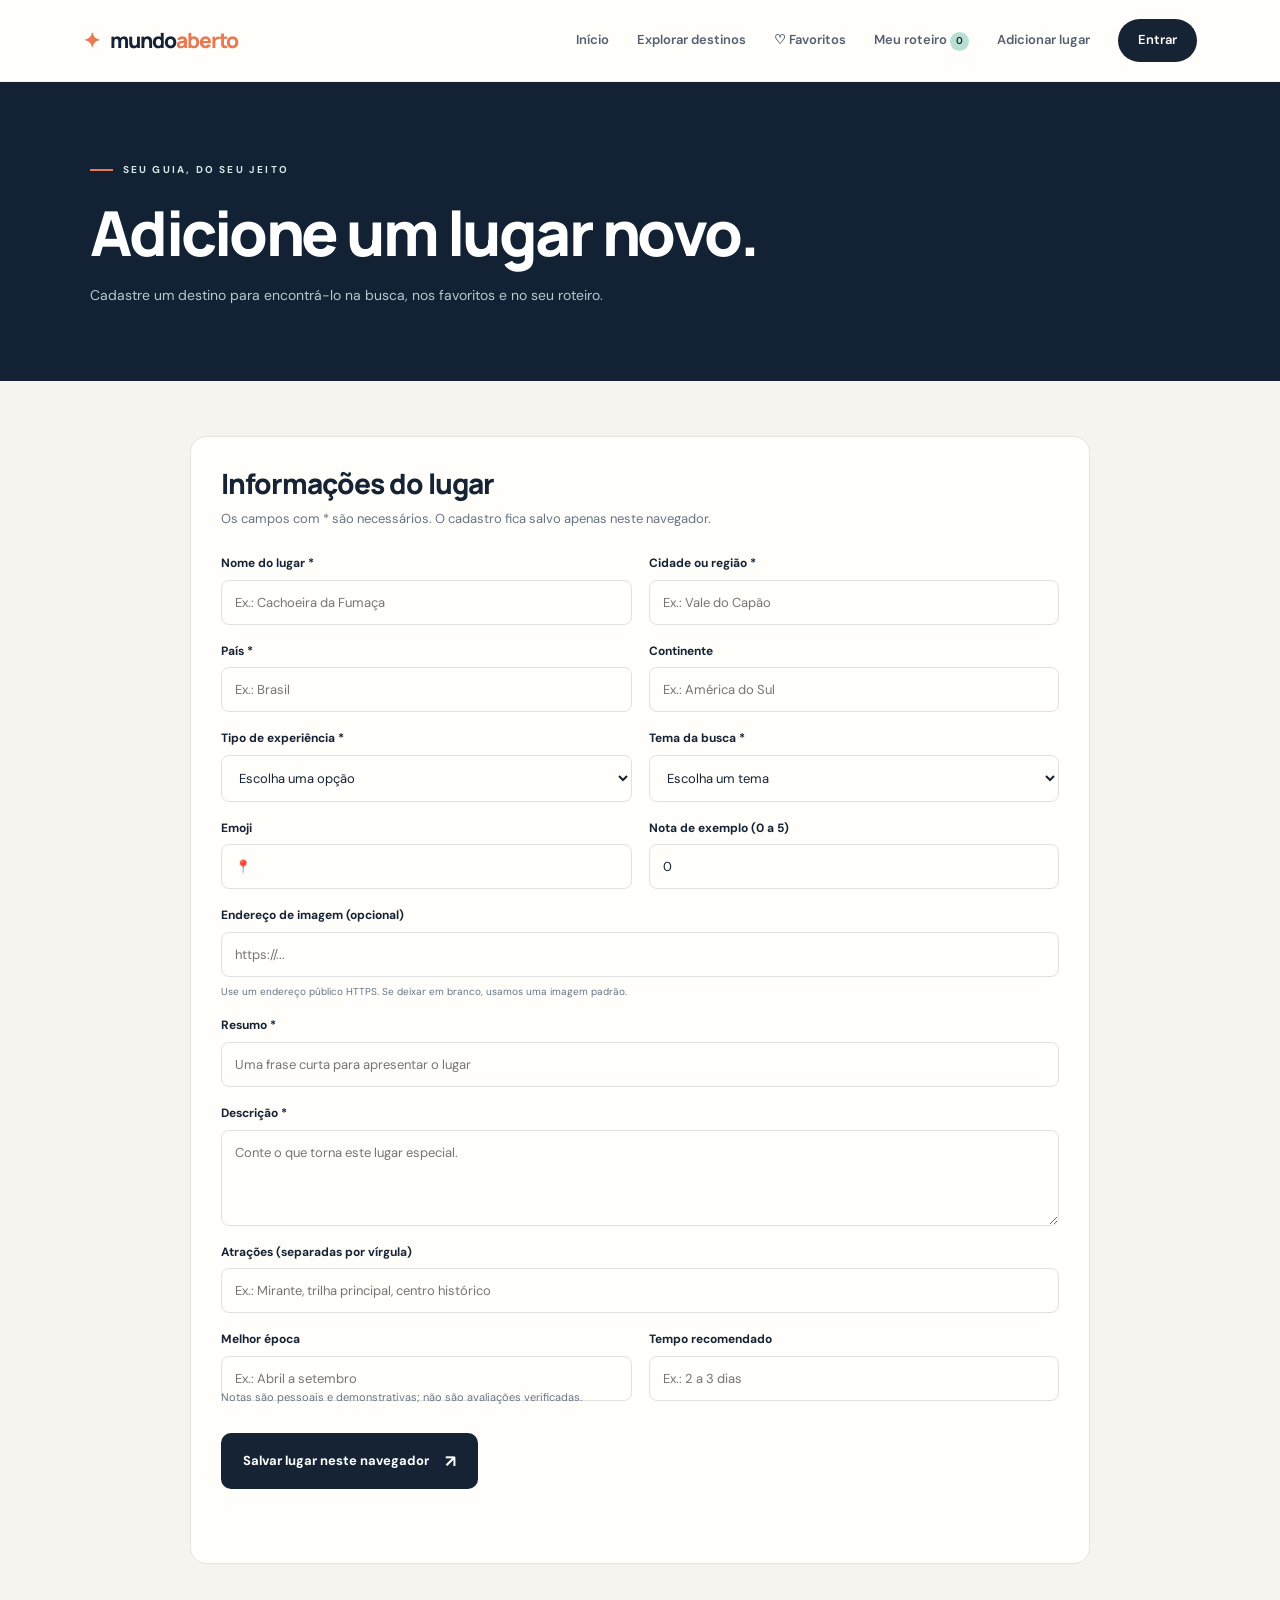
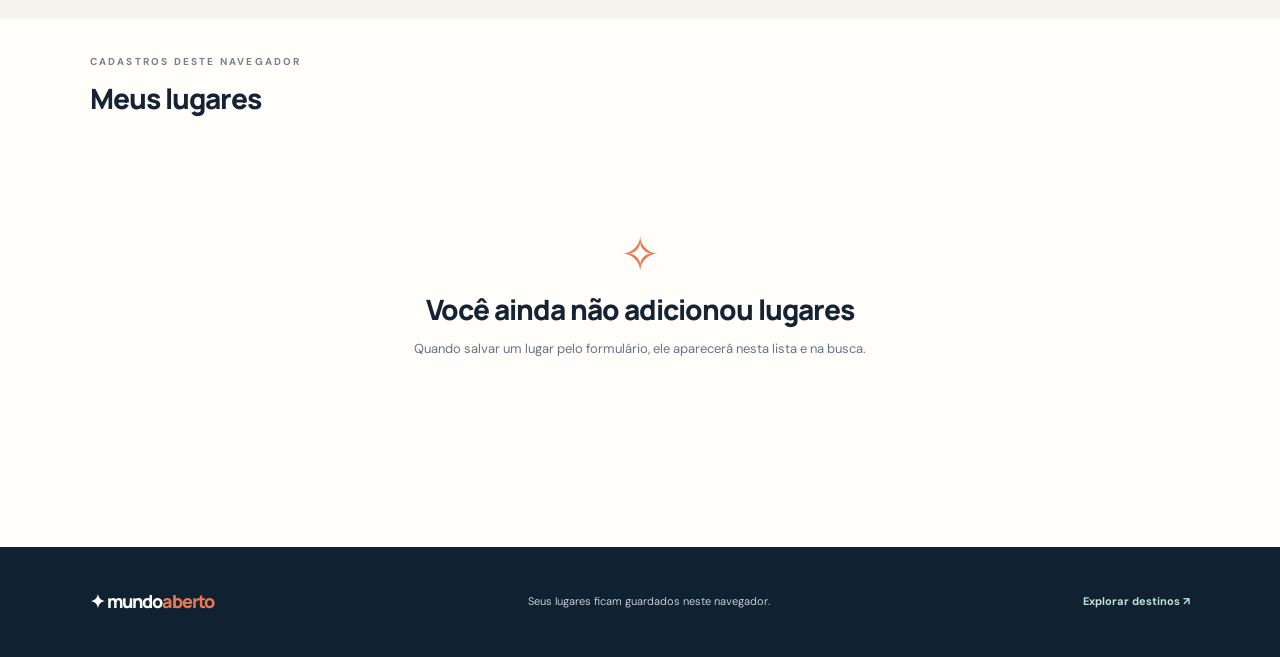
==== mundo-aberto-estatico/adicionar.html @ 2284db8c "adicionar lugares (feito)" ====
<!doctype html>
<!-- Formulário para cadastrar e administrar lugares neste navegador. -->
<html lang="pt-BR">
  <head>
    <meta charset="utf-8">
    <meta name="viewport" content="width=device-width, initial-scale=1">
    <title>Adicionar lugar — Mundo Aberto</title>
    <link rel="stylesheet" href="static/css/style.css">
  </head>
  <body>
    <header class="navbar">
      <a class="logo" href="index.html"><span class="logo-icon">✦</span> mundo<span>aberto</span></a>
      <button class="menu-toggle" id="menuToggle" aria-label="Abrir menu" aria-expanded="false">☰</button>
      <nav id="menu">
        <a href="index.html">Início</a>
        <a href="destinos.html">Explorar destinos</a>
        <a href="favoritos.html">♡ Favoritos</a>
        <a href="roteiro.html">Meu roteiro <span class="nav-count" data-roteiro-count>0</span></a>
        <a href="adicionar.html" aria-current="page">Adicionar lugar</a>
        <a class="nav-login" href="login.html">Entrar</a>
      </nav>
    </header>

    <main>
      <section class="page-banner">
        <p class="eyebrow"><span></span> SEU GUIA, DO SEU JEITO</p>
        <h1>Adicione um lugar novo.</h1>
        <p>Cadastre um destino para encontrá-lo na busca, nos favoritos e no seu roteiro.</p>
      </section>

      <section class="section add-place-section">
        <form class="add-place-form" id="add-place-form">
          <div class="add-place-intro">
            <h2>Informações do lugar</h2>
            <p>Os campos com * são necessários. O cadastro fica salvo apenas neste navegador.</p>
          </div>

          <div class="add-place-fields">
            <label>Nome do lugar *
              <input name="name" required maxlength="90" placeholder="Ex.: Cachoeira da Fumaça">
            </label>
            <label>Cidade ou região *
              <input name="city" required maxlength="90" placeholder="Ex.: Vale do Capão">
            </label>
            <label>País *
              <input name="country" required maxlength="80" placeholder="Ex.: Brasil">
            </label>
            <label>Continente
              <input name="continent" maxlength="60" placeholder="Ex.: América do Sul">
            </label>
            <label>Tipo de experiência *
              <select name="category" required>
                <option value="">Escolha uma opção</option>
                <option>Praias e natureza</option>
                <option>Cultura e história</option>
                <option>Aventura</option>
                <option>Cidade e gastronomia</option>
                <option>Outro</option>
              </select>
            </label>
            <label>Tema da busca *
              <select name="tag" required>
                <option value="">Escolha um tema</option>
                <option value="bonito">Lugar bonito</option>
                <option value="historico">História e cultura</option>
                <option value="natureza">Natureza</option>
                <option value="aventura">Aventura</option>
                <option value="gastronomia">Gastronomia</option>
              </select>
            </label>
            <label>Emoji
              <input name="emoji" maxlength="8" placeholder="📍">
            </label>
            <label>Nota de exemplo (0 a 5)
              <input name="rating" type="number" min="0" max="5" step="0.1" value="0">
            </label>
            <label class="wide-field">Endereço de imagem (opcional)
              <input name="image" type="url" placeholder="https://...">
              <small>Use um endereço público HTTPS. Se deixar em branco, usamos uma imagem padrão.</small>
            </label>
            <label class="wide-field">Resumo *
              <input name="summary" required maxlength="180" placeholder="Uma frase curta para apresentar o lugar">
            </label>
            <label class="wide-field">Descrição *
              <textarea name="description" required rows="4" maxlength="1200" placeholder="Conte o que torna este lugar especial."></textarea>
            </label>
            <label class="wide-field">Atrações (separadas por vírgula)
              <input name="attractions" maxlength="300" placeholder="Ex.: Mirante, trilha principal, centro histórico">
            </label>
            <label>Melhor época
              <input name="season" maxlength="100" placeholder="Ex.: Abril a setembro">
            </label>
            <label>Tempo recomendado
              <input name="duration" maxlength="60" placeholder="Ex.: 2 a 3 dias">
            </label>
          </div>

          <p class="rating-disclaimer">Notas são pessoais e demonstrativas; não são avaliações verificadas.</p>
          <button class="btn-dark" type="submit">Salvar lugar neste navegador <span>↗</span></button>
          <p class="form-message" id="place-form-message" role="status" aria-live="polite"></p>
        </form>
      </section>

      <section class="section my-places-section">
        <div class="section-heading">
          <div><p class="eyebrow dark">CADASTROS DESTE NAVEGADOR</p><h2>Meus lugares</h2></div>
        </div>
        <div class="itinerary-list" id="my-places-list"></div>
        <div class="empty-state" id="my-places-empty">
          <span>✧</span>
          <h2>Você ainda não adicionou lugares</h2>
          <p>Quando salvar um lugar pelo formulário, ele aparecerá nesta lista e na busca.</p>
        </div>
      </section>
    </main>

    <footer class="footer">
      <a class="logo" href="index.html">✦ mundo<span>aberto</span></a>
      <p>Seus lugares ficam guardados neste navegador.</p>
      <a href="destinos.html">Explorar destinos ↗</a>
    </footer>

    <script src="static/js/animacoes.js"></script>
    <script src="static/js/main.js"></script>
  </body>
</html>
---- mundo-aberto-estatico/static/css/style.css ----
/* Fontes externas usadas nos títulos e no texto do site. */
@import url('https://fonts.googleapis.com/css2?family=DM+Sans:wght@400;500;600;700&family=Manrope:wght@400;500;600;700;800&display=swap');
/* Cores e medidas principais. Altere estes valores para mudar o tema inteiro. */
:root{
  --ink:#152334;
  --muted:#667586;
  --cream:#f5f4ef;
  --paper:#fffefa;
  --teal:#b8e0d2;
  --orange:#e87952;
  --line:#e5e5df;
  --navy:#122234;
  --radius:18px
}
*{
  box-sizing:border-box
}
html{
  scroll-behavior:smooth
}
body{
  margin:0;
  background:var(--cream);
  color:var(--ink);
  font-family:'DM Sans',sans-serif;
  line-height:1.55
}
a{
  color:inherit;
  text-decoration:none
}
button,input,select{
  font:inherit
}
button,a,select{
  -webkit-tap-highlight-color:transparent
}
button{
  cursor:pointer
}
/* Cabeçalho fixo e navegação, incluindo o menu de celular. */
.navbar{
  height:82px;
  display:flex;
  align-items:center;
  justify-content:space-between;
  padding:0 6.5%;
  position:sticky;
  top:0;
  z-index:50;
  background:rgba(255,254,250,.96);
  backdrop-filter:blur(14px);
  border-bottom:1px solid rgba(21,35,52,.06);
  transition:height .25s,box-shadow .25s
}
.navbar.rolou{
  height:70px;
  box-shadow:0 8px 25px #1523340c
}
.logo{
  font-family:Manrope,sans-serif;
  font-size:21px;
  font-weight:800;
  letter-spacing:-1px;
  white-space:nowrap
}
.logo span:last-child{
  color:var(--orange)
}
.logo-icon{
  color:var(--orange);
  margin-right:7px
}
.navbar nav{
  display:flex;
  align-items:center;
  gap:28px;
  font-size:13px;
  font-weight:600
}
.navbar nav>a:not(.nav-login),.nav-link{
  color:#526171;
  transition:color .2s
}
.navbar nav>a:hover,.nav-link:hover{
  color:var(--orange)
}
.nav-login{
  background:var(--ink);
  color:white;
  padding:11px 20px;
  border-radius:100px
}
.nav-user{
  color:var(--muted);
  font-size:12px
}
.nav-count{
  display:inline-grid;
  place-items:center;
  background:var(--teal);
  width:19px;
  height:19px;
  border-radius:50%;
  font-size:10px;
  color:var(--ink)
}
.inline-form{
  display:inline
}
.nav-link{
  border:0;
  background:none;
  padding:0;
  font-weight:600;
  font-size:13px
}
.menu-toggle{
  display:none;
  border:0;
  background:none;
  font-size:25px;
  color:var(--ink)
}
.flash-wrap{
  position:fixed;
  top:92px;
  right:22px;
  z-index:80;
  display:grid;
  gap:8px;
  max-width:min(420px,calc(100% - 32px))
}
.flash{
  padding:13px 18px;
  border-radius:12px;
  background:#fff;
  box-shadow:0 12px 35px #15233418;
  font-size:13px;
  border-left:4px solid var(--teal)
}
.flash.erro{
  border-color:#db6d58
}
.flash.aviso{
  border-color:#e4b15b
}
/* Página inicial: imagem de fundo, texto principal e busca rápida. */
.hero{
  min-height:650px;
  height:min(790px,calc(100vh - 82px));
  position:relative;
  display:flex;
  align-items:center;
  overflow:hidden;
  background:#1a2b3b;
  color:white
}
.slideshow,.hero-overlay{
  position:absolute;
  inset:0
}
.slideshow{
  background-size:cover;
  background-position:center;
  transform:scale(1.03);
  transition:background-image .8s;
  animation:kenburns 18s ease-in-out infinite alternate
}
.slide-enter{
  animation:slideFade 1.1s ease both
}
.hero-overlay{
  background:linear-gradient(90deg,rgba(7,19,31,.78),rgba(7,19,31,.48) 47%,rgba(7,19,31,.05)),linear-gradient(0deg,rgba(7,19,31,.25),transparent 35%)
}
.hero-conteudo{
  position:relative;
  z-index:2;
  width:min(1100px,87%);
  margin:0 auto;
  padding:50px 0 75px
}
.eyebrow{
  font-size:10px;
  letter-spacing:2.2px;
  font-weight:700;
  display:flex;
  align-items:center;
  gap:10px;
  margin:0 0 22px;
  color:#d7e7e4
}
.eyebrow>span{
  width:23px;
  height:2px;
  background:var(--orange);
  display:inline-block
}
.eyebrow.dark{
  color:#77818a
}
.hero h1,.page-banner h1,.detail-hero h1{
  font:800 clamp(44px,6.6vw,82px)/1.05 Manrope,sans-serif;
  letter-spacing:-4px;
  margin:0;
  max-width:780px
}
.hero h1 em,.feature-copy h2 em{
  font-style:normal;
  color:#bfe4d6
}
.hero-copy{
  max-width:480px;
  color:#e1e8ed;
  font-size:16px;
  margin:23px 0 34px
}
.busca{
  display:flex;
  align-items:center;
  gap:12px;
  padding:9px 9px 9px 22px;
  background:#fffefa;
  border-radius:14px;
  width:min(730px,100%);
  box-shadow:0 20px 60px #06132130;
  color:var(--ink)
}
.busca-campo{
  display:flex;
  align-items:center;
  gap:13px;
  flex:1;
  min-width:0
}
.busca-campo>span:first-child,.filter-search>span{
  font-size:27px;
  color:var(--orange)
}
.busca-texto{
  display:flex;
  flex-direction:column;
  flex:1;
  min-width:0
}
.busca-texto small{
  font-size:9px;
  font-weight:700;
  letter-spacing:1.4px;
  color:#7d8790
}
.busca-texto input{
  border:0;
  outline:0;
  background:transparent;
  padding:3px 0;
  font-size:14px;
  width:100%;
  color:var(--ink)
}
.btn-buscar,.btn-dark{
  background:var(--orange);
  color:#fff;
  border:0;
  border-radius:10px;
  padding:15px 22px;
  font-size:13px;
  font-weight:700;
  transition:transform .2s,background .2s;
  display:inline-flex;
  align-items:center;
  justify-content:center;
  gap:16px
}
.btn-buscar:hover,.btn-dark:hover{
  transform:translateY(-2px);
  background:#d86641
}
.btn-buscar span,.btn-dark span{
  font-size:17px
}
.hero-tags{
  display:flex;
  gap:24px;
  margin-top:24px;
  color:#e1e8e7;
  font-size:11px
}
.legenda-paisagem{
  position:absolute;
  right:6.5%;
  bottom:38px;
  z-index:2;
  font-size:9px;
  letter-spacing:1.8px;
  color:#fff
}
.hero-scroll{
  position:absolute;
  left:6.5%;
  bottom:38px;
  font-size:9px;
  letter-spacing:1.8px;
  z-index:2;
  color:#fff
}
.hero-scroll span{
  margin-left:12px;
  font-size:15px
}
.section{
  padding:94px 7%
}
.section-intro{
  display:flex;
  justify-content:space-between;
  align-items:end;
  gap:60px;
  padding-bottom:56px
}
.section h2,.feature-copy h2{
  font:800 clamp(30px,4vw,48px)/1.13 Manrope,sans-serif;
  letter-spacing:-2px;
  margin:0
}
.intro-copy{
  max-width:425px;
  color:var(--muted);
  font-size:15px;
  margin:0 0 4px
}
.destinations-section{
  padding-top:45px;
  background:var(--paper)
}
.section-heading{
  display:flex;
  justify-content:space-between;
  align-items:end;
  margin-bottom:35px;
  gap:20px
}
.section-heading .eyebrow{
  margin-bottom:12px
}
.text-link{
  font-size:12px;
  font-weight:700;
  color:var(--orange)
}
.text-link span{
  margin-left:8px
}
/* Cartões que apresentam os destinos em grade. */
.destination-grid{
  display:grid;
  grid-template-columns:repeat(3,minmax(0,1fr));
  gap:36px 22px
}
.destination-card{
  min-width:0;
  animation:cardUp .55s both;
  animation-delay:calc(var(--card-index,0)*50ms)
}
.card-image{
  display:block;
  height:260px;
  position:relative;
  overflow:hidden;
  border-radius:13px;
  background:#dce3e1
}
.card-image img{
  width:100%;
  height:100%;
  object-fit:cover;
  display:block;
  transition:transform .65s
}
.destination-card:hover .card-image img{
  transform:scale(1.055)
}
.card-image:after{
  content:'';
  position:absolute;
  inset:40% 0 0;
  background:linear-gradient(0deg,#07172582,transparent)
}
.card-country{
  position:absolute;
  left:14px;
  bottom:14px;
  z-index:2;
  color:white;
  font-size:11px;
  font-weight:600
}
.card-arrow{
  position:absolute;
  right:13px;
  top:13px;
  z-index:2;
  width:34px;
  height:34px;
  display:grid;
  place-items:center;
  border-radius:50%;
  background:#fff;
  color:var(--ink);
  transition:transform .2s
}
.destination-card:hover .card-arrow{
  transform:rotate(45deg)
}
.card-info{
  padding:15px 3px 0
}
.card-info>p:first-child{
  font-size:10px;
  color:var(--orange);
  font-weight:700;
  letter-spacing:.2px;
  margin:0 0 6px
}
.card-info>p:first-child span{
  color:#8b949b;
  font-weight:500
}
.card-info h3{
  font:750 23px/1.2 Manrope,sans-serif;
  letter-spacing:-.8px;
  margin:0 0 9px
}
.card-description{
  font-size:12px;
  color:var(--muted);
  margin:0;
  min-height:40px
}
.center-action{
  text-align:center;
  margin-top:43px
}
.btn-outline{
  border:1px solid #cdd2cf;
  background:transparent;
  color:var(--ink);
  border-radius:10px;
  padding:13px 20px;
  font-size:12px;
  font-weight:700;
  display:inline-flex;
  align-items:center;
  justify-content:center;
  gap:15px;
  transition:border .2s,background .2s
}
.btn-outline:hover{
  border-color:var(--orange);
  background:#fff
}
.quote-band{
  position:relative;
  overflow:hidden;
  background:#c5e2d7;
  padding:75px 20px;
  text-align:center
}
.quote-mark{
  font:100px/0.7 Georgia,serif;
  color:#6c9e8a
}
.quote-band p{
  font:700 clamp(21px,3vw,34px)/1.3 Manrope,sans-serif;
  letter-spacing:-.8px;
  margin:26px 0 20px
}
.quote-band>span{
  font-size:9px;
  letter-spacing:2px;
  font-weight:700;
  color:#4e7568
}
.quote-deco{
  position:absolute;
  font-size:140px;
  right:8%;
  top:15%;
  color:#ffffff6b
}
.feature-section{
  display:grid;
  grid-template-columns:1.05fr 1fr;
  gap:8%;
  align-items:center;
  background:var(--cream)
}
.feature-photo{
  height:510px;
  position:relative
}
.feature-photo img{
  width:100%;
  height:100%;
  object-fit:cover;
  border-radius:14px
}
.feature-photo>span{
  position:absolute;
  left:20px;
  bottom:20px;
  padding:12px 15px;
  border-radius:7px;
  background:#fff;
  color:var(--ink);
  font-size:9px;
  letter-spacing:1.5px;
  font-weight:700
}
.feature-copy .eyebrow{
  margin-bottom:17px
}
.feature-copy h2{
  font-size:clamp(32px,3.5vw,45px)
}
.feature-copy h2 em{
  color:#55917c
}
.feature-copy>p:not(.eyebrow){
  color:var(--muted);
  font-size:14px;
  margin:20px 0
}
.feature-copy ul{
  list-style:none;
  padding:0;
  margin:26px 0 30px
}
.feature-copy li{
  display:flex;
  gap:16px;
  align-items:center;
  border-bottom:1px solid var(--line);
  padding:13px 0;
  font-size:12px;
  font-weight:600
}
.feature-copy li span{
  font-size:10px;
  color:var(--orange);
  font-weight:700
}
.btn-dark{
  background:var(--ink)
}
.footer{
  background:#102132;
  color:#fff;
  padding:35px 7%;
  display:flex;
  align-items:center;
  justify-content:space-between;
  gap:25px
}
.footer .logo{
  font-size:18px
}
.footer p{
  font-size:11px;
  color:#c3cdd3
}
.footer p span{
  display:block;
  color:#8293a1;
  font-size:10px
}
.footer>a:last-child{
  font-size:11px;
  color:#bfe4d6;
  font-weight:700
}
/* Cabeçalhos das páginas internas e controles da busca. */
.page-banner{
  background:var(--navy);
  color:white;
  padding:80px 7% 75px
}
.page-banner h1{
  font-size:clamp(39px,5vw,62px);
  max-width:800px;
  letter-spacing:-2.5px
}
.page-banner>p:last-child{
  max-width:570px;
  color:#b9c6d0;
  font-size:14px;
  margin:20px 0 0
}
.listing-section{
  padding-top:45px;
  min-height:420px
}
.filter-bar{
  display:flex;
  gap:10px;
  align-items:center;
  flex-wrap:wrap;
  background:#fffefa;
  border:1px solid var(--line);
  border-radius:13px;
  padding:10px;
  margin-bottom:26px
}
.filter-search{
  display:flex;
  align-items:center;
  gap:8px;
  flex:1;
  min-width:200px;
  padding:0 8px
}
.filter-search input{
  border:0;
  outline:0;
  background:transparent;
  width:100%;
  font-size:12px
}
.filter-bar select{
  border:1px solid var(--line);
  background:#fffefa;
  padding:12px;
  border-radius:8px;
  font-size:11px;
  color:#445260;
  max-width:210px
}
.filter-bar .btn-buscar{
  padding:12px 16px
}
.clear-filter{
  font-size:11px;
  color:var(--muted);
  padding:0 8px
}
.results-count{
  font-size:11px;
  color:var(--muted);
  margin:0 0 24px
}
.card-actions{
  display:flex;
  justify-content:space-between;
  align-items:center;
  margin-top:13px;
  padding-top:12px;
  border-top:1px solid var(--line)
}
.heart-btn{
  border:1px solid var(--line);
  width:34px;
  height:34px;
  border-radius:50%;
  background:#fffefa;
  font-size:19px;
  color:#7c8991;
  transition:all .2s
}
.heart-btn:hover,.heart-btn.is-favorite{
  color:var(--orange);
  border-color:#e9b4a3;
  background:#fff5f0
}
.card-actions form{
  margin:0
}
.empty-state{
  text-align:center;
  padding:70px 20px;
  max-width:580px;
  margin:auto
}
.empty-state>span{
  font-size:48px;
  color:var(--orange)
}
.empty-state h2{
  font:800 30px Manrope,sans-serif;
  letter-spacing:-1px;
  margin:12px 0
}
.empty-state p{
  font-size:13px;
  color:var(--muted);
  margin-bottom:24px
}
/* Página de detalhes de um destino e suas informações. */
.detail-hero{
  height:480px;
  position:relative;
  overflow:hidden;
  color:#fff;
  display:flex;
  align-items:end;
  padding:0 8% 55px
}
.detail-hero>img{
  position:absolute;
  inset:0;
  width:100%;
  height:100%;
  object-fit:cover
}
.detail-shade{
  position:absolute;
  inset:0;
  background:linear-gradient(90deg,#081727bd,#0817271c),linear-gradient(0deg,#0817278c,transparent 60%)
}
.detail-hero-content{
  position:relative;
  z-index:2;
  max-width:760px
}
.back-link{
  display:inline-block;
  color:#e1e9ec;
  font-size:12px;
  margin-bottom:32px
}
.detail-hero .eyebrow{
  margin-bottom:14px
}
.detail-hero h1{
  font-size:clamp(44px,7vw,78px);
  letter-spacing:-3px
}
.detail-hero-content>p:last-child{
  max-width:600px;
  color:#e2e9ed;
  font-size:15px;
  margin:15px 0 0
}
.detail-flag{
  position:absolute;
  right:8%;
  bottom:55px;
  z-index:2;
  font-size:35px
}
.detail-layout{
  display:grid;
  grid-template-columns:minmax(0,1.4fr) minmax(260px,.7fr);
  gap:8%;
  padding:75px 10%;
  max-width:1400px;
  margin:auto
}
.detail-main h2{
  font:800 36px/1.15 Manrope,sans-serif;
  letter-spacing:-1.5px;
  margin:0 0 18px
}
.detail-description{
  font-size:14px;
  color:var(--muted);
  line-height:1.9
}
.detail-main h3{
  font:750 22px Manrope,sans-serif;
  margin:38px 0 14px
}
.attraction-list{
  border-top:1px solid var(--line)
}
.attraction-list>div{
  display:grid;
  grid-template-columns:45px 1fr 25px;
  align-items:center;
  padding:15px 0;
  border-bottom:1px solid var(--line);
  font-size:13px
}
.attraction-list>div span:first-child{
  font-size:10px;
  color:var(--orange);
  font-weight:700
}
.attraction-list>div span:last-child{
  color:#a2aaa9
}
.travel-note{
  display:flex;
  gap:14px;
  background:#e7eee9;
  padding:18px;
  border-radius:12px;
  margin-top:30px
}
.travel-note>span{
  color:#588c76;
  font-size:22px
}
.travel-note strong{
  font-size:12px
}
.travel-note p{
  font-size:12px;
  color:#62736b;
  margin:5px 0 0
}
.detail-aside{
  background:#fffefa;
  border:1px solid var(--line);
  border-radius:15px;
  padding:25px;
  height:max-content;
  position:sticky;
  top:100px
}
.detail-aside .eyebrow{
  font-size:9px;
  letter-spacing:1.5px;
  margin-bottom:15px
}
.detail-aside h3{
  font:800 25px/1.2 Manrope,sans-serif;
  letter-spacing:-.7px;
  margin:0 0 12px
}
.detail-aside>p:not(.eyebrow){
  font-size:12px;
  color:var(--muted);
  margin-bottom:20px
}
.detail-aside form{
  margin-top:10px
}
.full-width{
  width:100%
}
.full-width:disabled{
  opacity:.6;
  cursor:default;
  transform:none
}
.aside-meta{
  border-top:1px solid var(--line);
  margin-top:23px;
  padding-top:18px;
  display:grid;
  grid-template-columns:1fr 1fr;
  gap:10px;
  font-size:11px
}
.aside-meta span{
  color:var(--muted)
}
.aside-meta strong{
  text-align:right;
  font-size:11px
}
.itinerary-list{
  display:grid;
  gap:14px
}
.itinerary-item{
  display:flex;
  align-items:center;
  gap:20px;
  padding:15px;
  background:#fffefa;
  border:1px solid var(--line);
  border-radius:14px
}
.itinerary-item>img{
  width:150px;
  height:115px;
  object-fit:cover;
  border-radius:9px
}
.itinerary-item>div{
  flex:1
}
.itinerary-item>div>span{
  font-size:10px;
  color:var(--orange);
  font-weight:700
}
.itinerary-item h2{
  font:750 22px Manrope,sans-serif;
  margin:5px 0
}
.itinerary-item p{
  font-size:12px;
  color:var(--muted);
  margin:0
}
.remove-btn{
  border:0;
  background:transparent;
  color:#b55d4c;
  font-size:11px;
  font-weight:700
}
/* Telas informativas de login e cadastro sem backend. */
.auth-layout{
  min-height:calc(100vh - 155px);
  display:grid;
  grid-template-columns:1fr 1fr;
  background:#fffefa
}
.auth-photo{
  position:relative;
  min-height:650px;
  color:white;
  display:flex;
  align-items:end;
  padding:8%
}
.auth-photo>img{
  position:absolute;
  inset:0;
  width:100%;
  height:100%;
  object-fit:cover
}
.auth-photo:after{
  content:'';
  position:absolute;
  inset:0;
  background:linear-gradient(0deg,#081727bd,transparent 80%)
}
.auth-photo>div{
  position:relative;
  z-index:1
}
.auth-photo h2{
  font:800 clamp(40px,5vw,60px)/1.08 Manrope,sans-serif;
  letter-spacing:-2px;
  margin:0
}
.auth-panel{
  padding:65px max(30px,10%) 50px;
  align-self:center;
  max-width:650px;
  width:100%;
  margin:auto
}
.auth-panel h1{
  font:800 36px/1.15 Manrope,sans-serif;
  letter-spacing:-1.5px;
  margin:0
}
.auth-subtitle{
  font-size:13px;
  color:var(--muted);
  margin:14px 0 27px
}
.auth-form{
  display:grid;
  gap:16px
}
.auth-form>label:not(.terms){
  font-size:11px;
  font-weight:700;
  display:grid;
  gap:7px
}
.auth-form input:not([type=checkbox]){
  width:100%;
  padding:14px;
  border:1px solid #dfe2df;
  border-radius:8px;
  background:#fffefa;
  outline:none;
  font-size:12px
}
.auth-form input:focus{
  border-color:#7cb5a1;
  box-shadow:0 0 0 3px #b8e0d240
}
.terms{
  font-size:11px;
  color:var(--muted);
  display:flex;
  align-items:center;
  gap:8px
}
.auth-switch{
  font-size:12px;
  text-align:center;
  color:var(--muted);
  margin-top:20px
}
.auth-switch a{
  font-weight:700;
  color:var(--orange)
}
.error-state{
  min-height:55vh;
  display:flex;
  flex-direction:column;
  align-items:center;
  justify-content:center
}
.error-state h1{
  font:800 40px Manrope,sans-serif;
  letter-spacing:-1px;
  margin:5px 0
}
.error-state .eyebrow{
  margin-top:10px
}
.reveal{
  opacity:0;
  transform:translateY(20px);
  transition:opacity .65s,transform .65s
}
.reveal.visivel{
  opacity:1;
  transform:translateY(0)
}
/* Animações suaves e ajustes para telas menores. */
@keyframes kenburns{
  from{
    transform:scale(1.03)
  }
  to{
    transform:scale(1.12)
  }
}
@keyframes slideFade{
  from{
    opacity:.45
  }
  to{
    opacity:1
  }
}
@keyframes cardUp{
  from{
    opacity:0;
    transform:translateY(14px)
  }
  to{
    opacity:1;
    transform:translateY(0)
  }
}
@media(max-width:1000px){
  .navbar{
    padding:0 4%
  }
  .navbar nav{
    gap:15px
  }
  .section{
    padding-left:5%;
    padding-right:5%
  }
  .destination-grid{
    grid-template-columns:repeat(2,minmax(0,1fr))
  }
  .card-image{
    height:240px
  }
  .feature-section{
    gap:5%
  }
  .detail-layout{
    padding-left:6%;
    padding-right:6%
  }
  .auth-panel{
    padding:55px 8%
  }
}
@media(max-width:720px){
  .navbar{
    height:70px;
    padding:0 5%
  }
  .menu-toggle{
    display:block
  }
  .navbar nav{
    display:none;
    position:absolute;
    top:69px;
    left:0;
    right:0;
    background:#fffefa;
    padding:18px 5% 24px;
    align-items:stretch;
    gap:0;
    box-shadow:0 16px 25px #15233415;
    flex-direction:column
  }
  .navbar nav.menu-aberto{
    display:flex
  }
  .navbar nav>a,.navbar nav .nav-user,.navbar nav .inline-form{
    padding:12px 0
  }
  .navbar nav .nav-login{
    padding:12px 16px;
    text-align:center;
    margin-top:5px
  }
  .hero{
    height:calc(100vh - 70px);
    min-height:630px;
    max-height:800px
  }
  .hero-conteudo{
    width:88%;
    padding-bottom:65px
  }
  .hero h1{
    font-size:clamp(42px,11vw,64px);
    letter-spacing:-2.5px
  }
  .hero-copy{
    font-size:14px
  }
  .busca{
    align-items:stretch;
    flex-direction:column;
    padding:15px
  }
  .busca-campo{
    padding:0 4px 10px
  }
  .busca .btn-buscar{
    width:100%
  }
  .hero-tags{
    flex-direction:column;
    gap:7px
  }
  .legenda-paisagem{
    right:6%;
    bottom:22px;
    font-size:8px
  }
  .hero-scroll{
    left:6%;
    bottom:22px;
    font-size:8px
  }
  .section{
    padding:60px 6%
  }
  .section-intro{
    display:block
  }
  .section-intro .intro-copy{
    margin-top:22px
  }
  .section h2{
    font-size:34px;
    letter-spacing:-1.5px
  }
  .section-heading{
    align-items:start;
    flex-direction:column
  }
  .section-heading .text-link{
    margin-top:0
  }
  .destination-grid{
    grid-template-columns:1fr;
    gap:32px
  }
  .card-image{
    height:260px
  }
  .card-info h3{
    font-size:22px
  }
  .quote-band{
    padding:55px 20px
  }
  .quote-deco{
    right:-15px;
    font-size:80px
  }
  .feature-section{
    grid-template-columns:1fr;
    gap:35px
  }
  .feature-photo{
    height:320px
  }
  .feature-copy h2{
    font-size:35px
  }
  .footer{
    flex-direction:column;
    align-items:flex-start;
    gap:12px;
    padding:30px 6%
  }
  .footer p{
    margin:0
  }
  .page-banner{
    padding:60px 6%
  }
  .page-banner h1{
    font-size:43px;
    letter-spacing:-1.8px
  }
  .listing-section{
    padding-top:30px
  }
  .filter-bar{
    align-items:stretch
  }
  .filter-search{
    flex-basis:100%;
    padding:10px
  }
  .filter-bar select{
    max-width:none;
    flex:1;
    min-width:0
  }
  .filter-bar .btn-buscar{
    flex:1
  }
  .clear-filter{
    display:grid;
    place-items:center
  }
  .detail-hero{
    height:430px;
    padding:0 6% 35px
  }
  .detail-hero h1{
    font-size:48px;
    letter-spacing:-2px
  }
  .detail-hero-content>p:last-child{
    font-size:13px
  }
  .detail-flag{
    right:6%;
    bottom:35px;
    font-size:25px
  }
  .detail-layout{
    grid-template-columns:1fr;
    padding:45px 6%;
    gap:35px
  }
  .detail-main h2{
    font-size:31px
  }
  .detail-aside{
    position:static
  }
  .itinerary-item{
    align-items:flex-start;
    gap:12px;
    flex-wrap:wrap
  }
  .itinerary-item>img{
    width:95px;
    height:95px
  }
  .itinerary-item>div{
    min-width:calc(100% - 120px)
  }
  .itinerary-item h2{
    font-size:18px
  }
  .itinerary-item p{
    font-size:11px
  }
  .itinerary-item form{
    margin-left:auto
  }
  .auth-layout{
    grid-template-columns:1fr
  }
  .auth-photo{
    min-height:240px;
    padding:35px 7%
  }
  .auth-photo h2{
    font-size:38px
  }
  .auth-photo .eyebrow{
    margin-bottom:10px
  }
  .auth-panel{
    padding:45px 7% 55px
  }
  .auth-panel h1{
    font-size:30px
  }
  .flash-wrap{
    top:78px;
    right:10px
  }
  .error-state h1{
    font-size:31px
  }
}
@media(prefers-reduced-motion:reduce){
  *,*::before,*::after{
    scroll-behavior:auto!important;
    animation-duration:.01ms!important;
    transition-duration:.01ms!important
  }
}
.btn-topo{
  position:fixed;
  right:22px;
  bottom:22px;
  z-index:60;
  width:44px;
  height:44px;
  border:0;
  border-radius:50%;
  background:var(--ink);
  color:#fff;
  font-size:22px;
  opacity:0;
  pointer-events:none;
  transform:translateY(8px);
  transition:opacity .2s,transform .2s,background .2s;
  box-shadow:0 8px 24px #15233430
}
.btn-topo.visivel{
  opacity:1;
  pointer-events:auto;
  transform:translateY(0)
}
.btn-topo:hover{
  background:var(--orange)
}
.advanced-filter{
  align-items:end
}
.advanced-filter .filter-search{
  flex-basis:100%;
  padding:8px
}
.rating-field{
  display:grid;
  gap:4px;
  font-size:10px;
  color:var(--muted);
  font-weight:700
}
.rating-field input{
  width:82px;
  padding:11px;
  border:1px solid var(--line);
  background:#fffefa;
  border-radius:8px;
  color:var(--ink)
}
.rating-disclaimer{
  font-size:11px;
  color:var(--muted);
  margin:-12px 0 20px
}
.destination-rating{
  font-size:12px;
  font-weight:700;
  color:#b87524
}
.destination-rating small{
  font-size:9px;
  font-weight:500;
  color:var(--muted)
}
.card-actions .destination-rating{
  margin-right:auto
}
.card-actions>.text-link{
  margin:0 12px
}

/* Formulário e lista pessoal da página para adicionar destinos. */
.add-place-section{padding-top:55px;padding-bottom:55px}
.add-place-form{max-width:900px;margin:0 auto;padding:30px;background:var(--paper);border:1px solid var(--line);border-radius:16px}
.add-place-intro h2,.my-places-section h2{font:800 28px/1.2 Manrope,sans-serif;letter-spacing:-1px;margin:0 0 8px}
.add-place-intro p{font-size:13px;color:var(--muted);margin:0 0 25px}
.add-place-fields{display:grid;grid-template-columns:repeat(2,minmax(0,1fr));gap:17px}
.add-place-fields label{display:grid;gap:7px;font-size:12px;font-weight:700}
.add-place-fields input,.add-place-fields select,.add-place-fields textarea{width:100%;padding:13px;border:1px solid #dfe2df;border-radius:8px;background:#fffefa;color:var(--ink);font:400 13px 'DM Sans',sans-serif}
.add-place-fields textarea{resize:vertical}
.add-place-fields small{font-size:10px;color:var(--muted);font-weight:400}
.add-place-fields .wide-field{grid-column:1/-1}
.add-place-form>.btn-dark{margin-top:7px}
.form-message{min-height:20px;font-size:12px;color:#397760}
.my-places-section{padding-top:35px;background:var(--paper)}
.my-places-section .section-heading{margin-bottom:25px}
@media(max-width:720px){.add-place-form{padding:22px 17px}.add-place-fields{grid-template-columns:1fr}.add-place-fields .wide-field{grid-column:auto}}
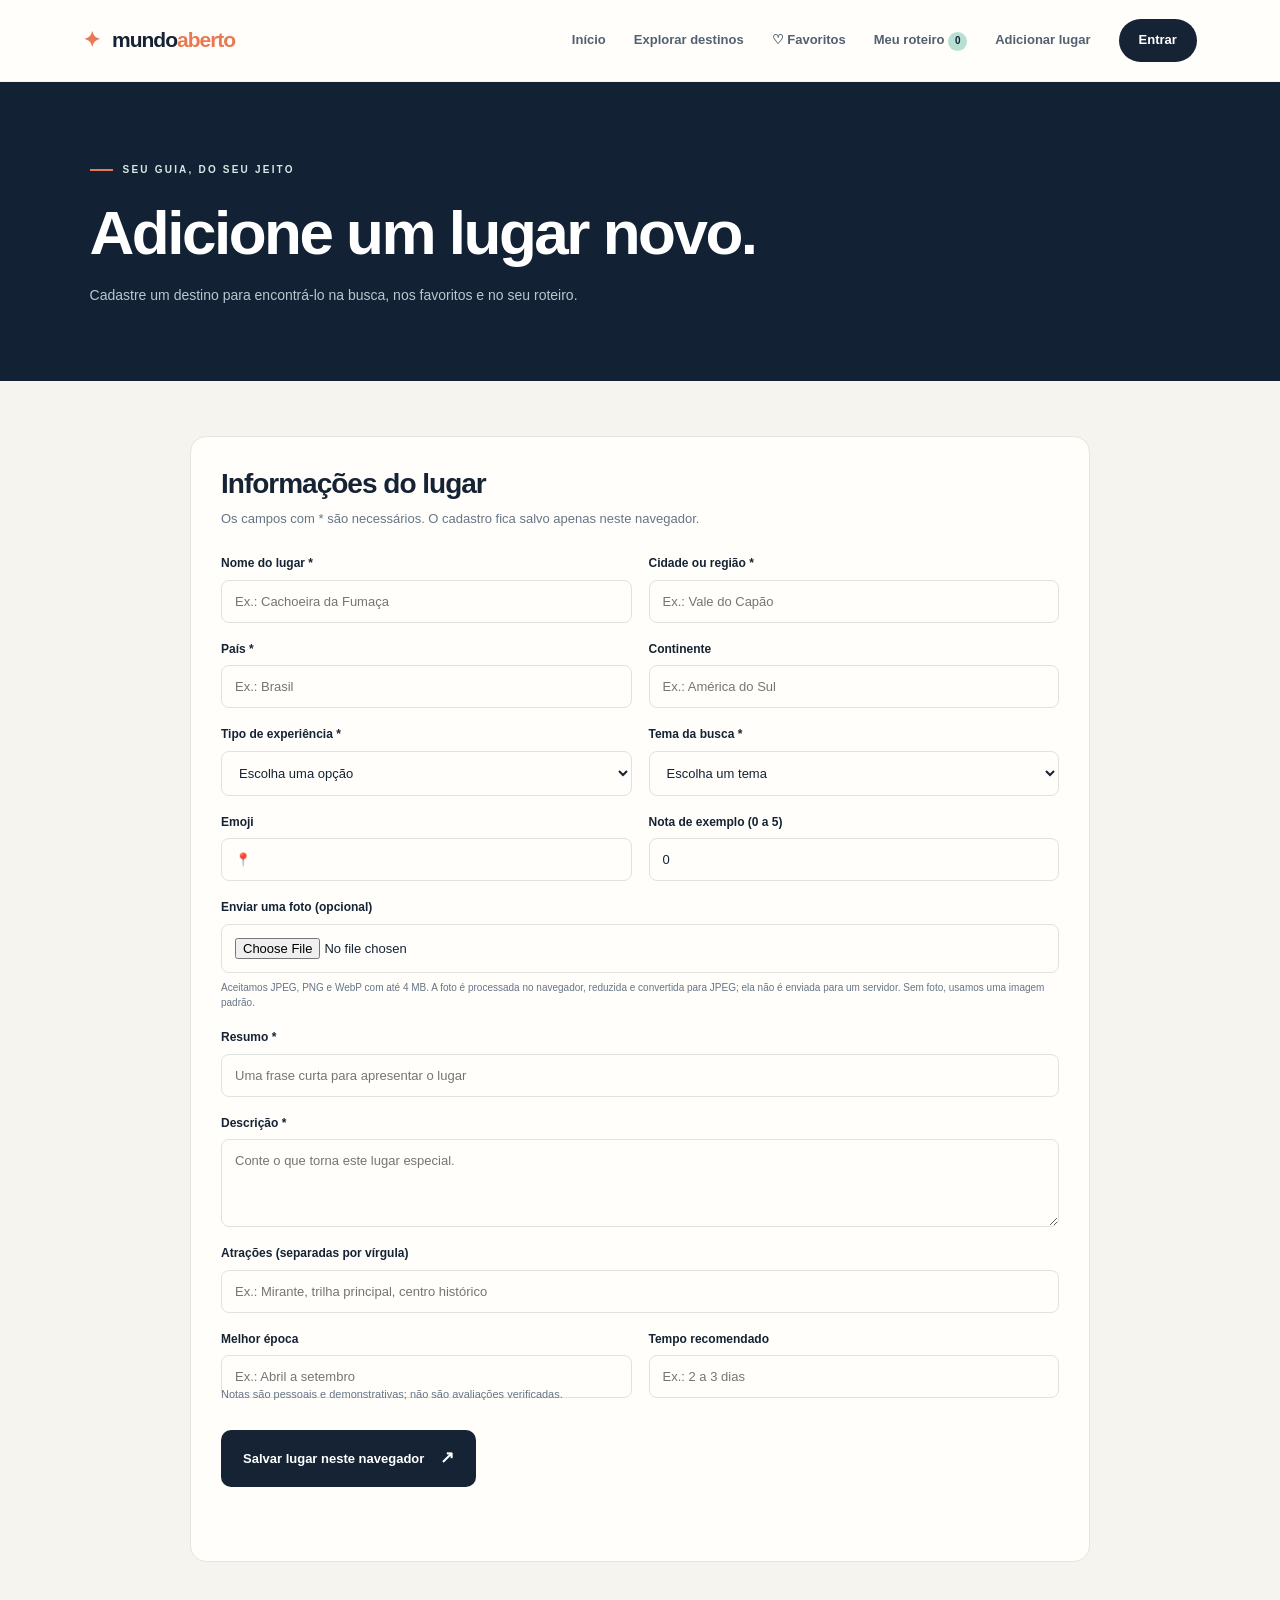
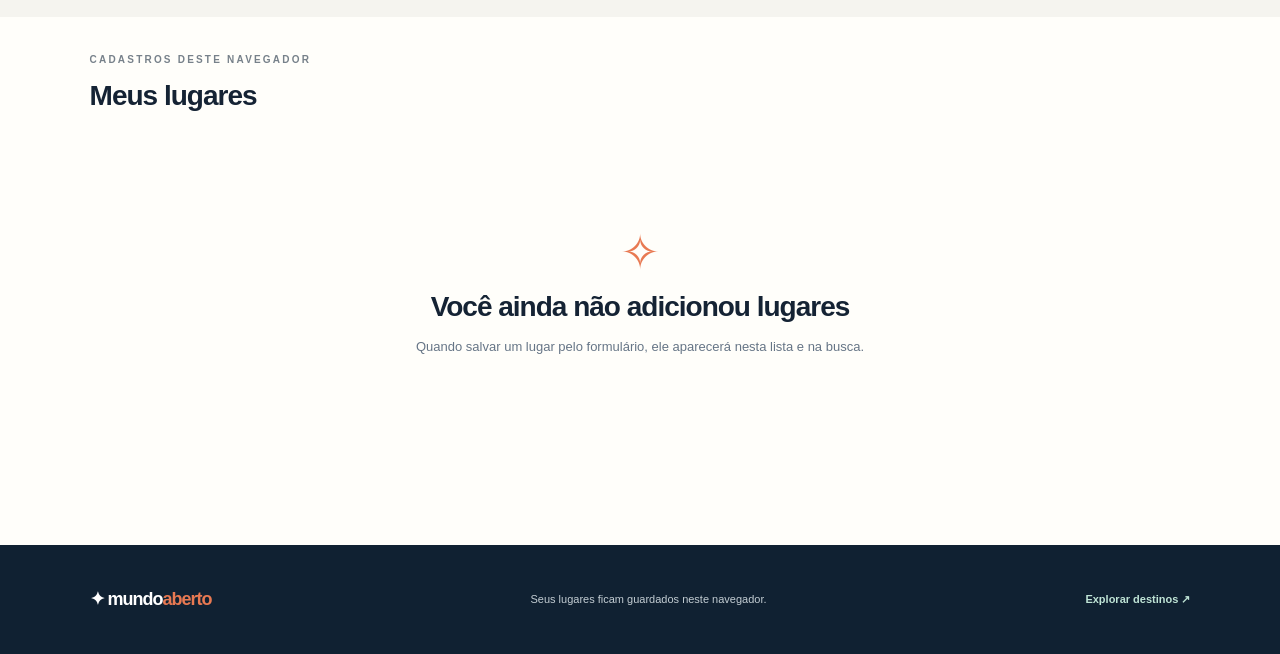
==== commit 3c915168: "cuidei da segurança" ====
--- a/mundo-aberto-estatico/adicionar.html
+++ b/mundo-aberto-estatico/adicionar.html
@@ -4,6 +4,8 @@
   <head>
     <meta charset="utf-8">
     <meta name="viewport" content="width=device-width, initial-scale=1">
+    <meta http-equiv="Content-Security-Policy" content="default-src 'self'; script-src 'self'; style-src 'self' 'unsafe-inline' https://fonts.googleapis.com; img-src 'self' data: https://images.unsplash.com; font-src 'self' https://fonts.gstatic.com data:; connect-src 'self'; object-src 'none'; base-uri 'self'; form-action 'self'">
+    <meta name="referrer" content="no-referrer">
     <title>Adicionar lugar — Mundo Aberto</title>
     <link rel="stylesheet" href="static/css/style.css">
   </head>
@@ -74,9 +76,9 @@
             <label>Nota de exemplo (0 a 5)
               <input name="rating" type="number" min="0" max="5" step="0.1" value="0">
             </label>
-            <label class="wide-field">Endereço de imagem (opcional)
-              <input name="image" type="url" placeholder="https://...">
-              <small>Use um endereço público HTTPS. Se deixar em branco, usamos uma imagem padrão.</small>
+            <label class="wide-field">Enviar uma foto (opcional)
+              <input name="image" type="file" accept="image/jpeg,image/png,image/webp">
+              <small>Aceitamos JPEG, PNG e WebP com até 4 MB. A foto é processada no navegador, reduzida e convertida para JPEG; ela não é enviada para um servidor. Sem foto, usamos uma imagem padrão.</small>
             </label>
             <label class="wide-field">Resumo *
               <input name="summary" required maxlength="180" placeholder="Uma frase curta para apresentar o lugar">
@@ -124,3 +126,5 @@
     <script src="static/js/main.js"></script>
   </body>
 </html>
+
+
--- a/mundo-aberto-estatico/static/css/style.css
+++ b/mundo-aberto-estatico/static/css/style.css
@@ -1401,3 +1401,5 @@
 .my-places-section{padding-top:35px;background:var(--paper)}
 .my-places-section .section-heading{margin-bottom:25px}
 @media(max-width:720px){.add-place-form{padding:22px 17px}.add-place-fields{grid-template-columns:1fr}.add-place-fields .wide-field{grid-column:auto}}
+
+.add-place-form button:disabled{opacity:.65;cursor:wait}
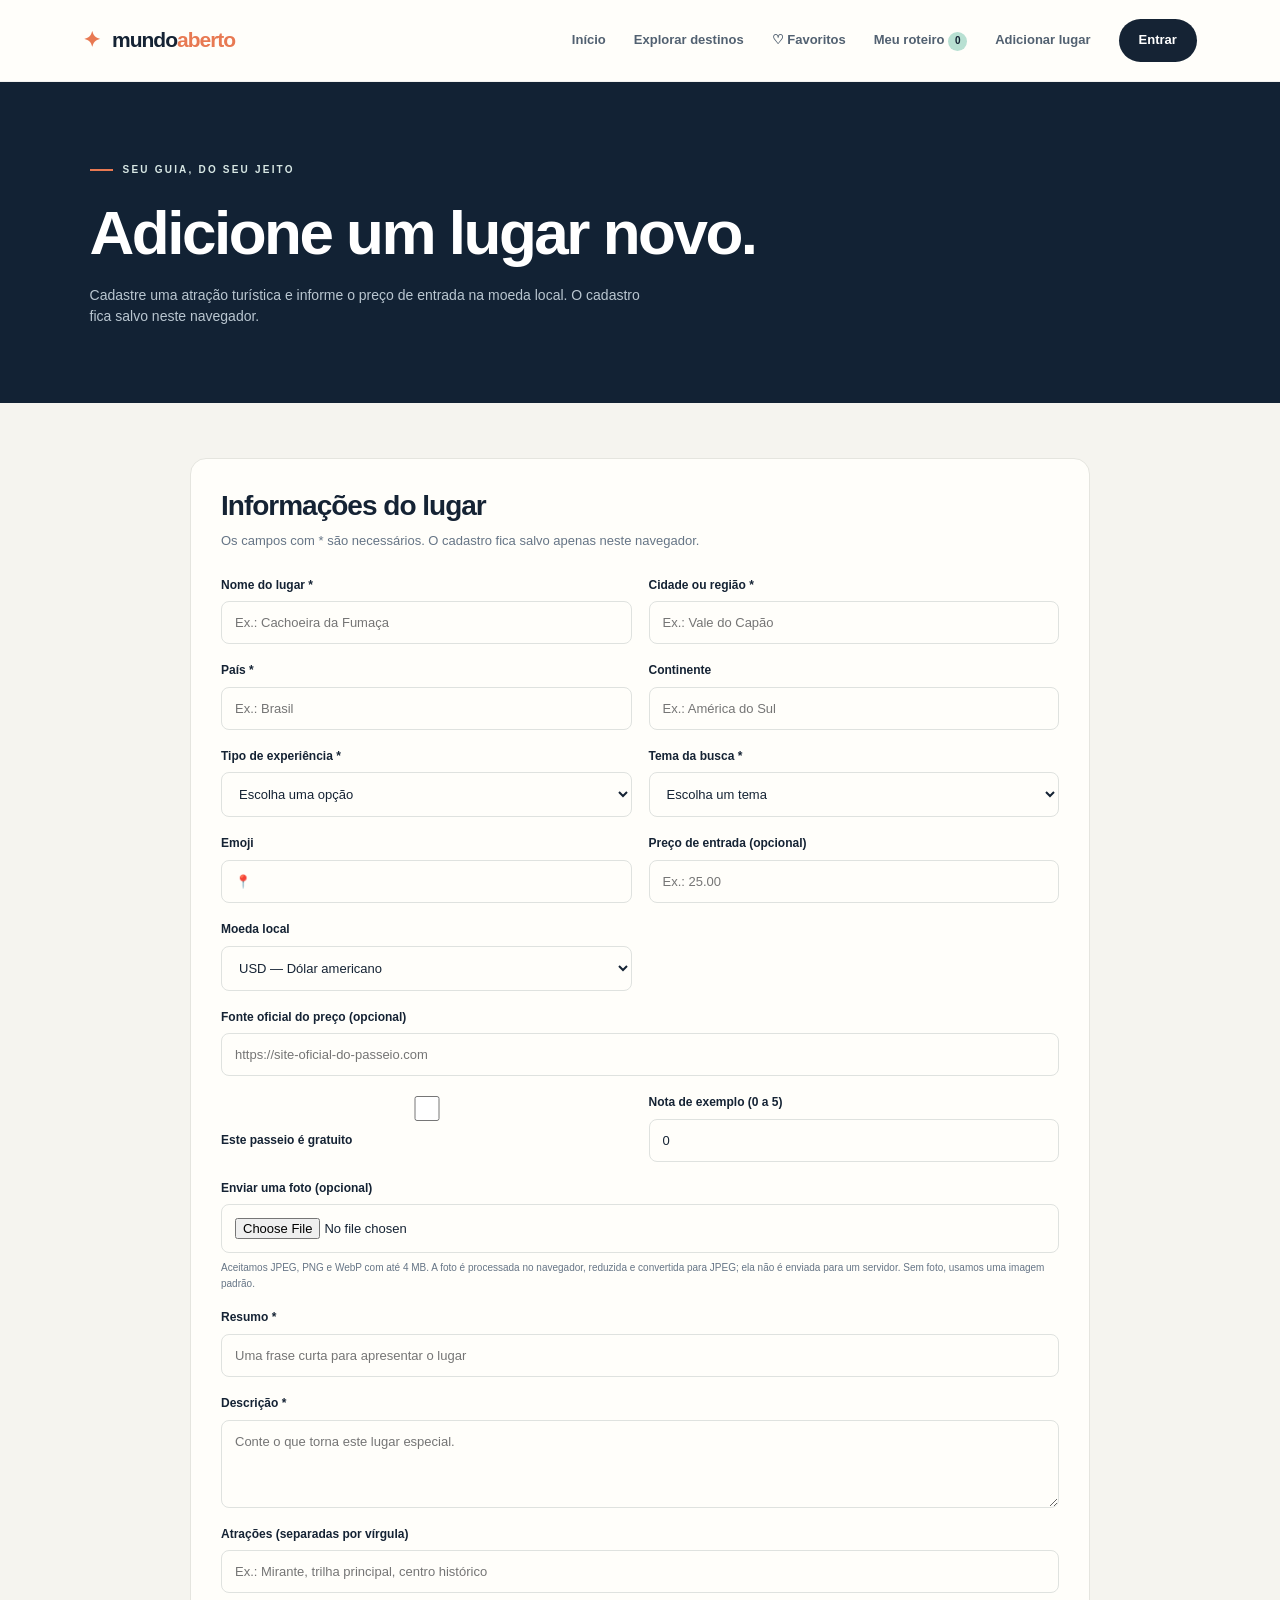
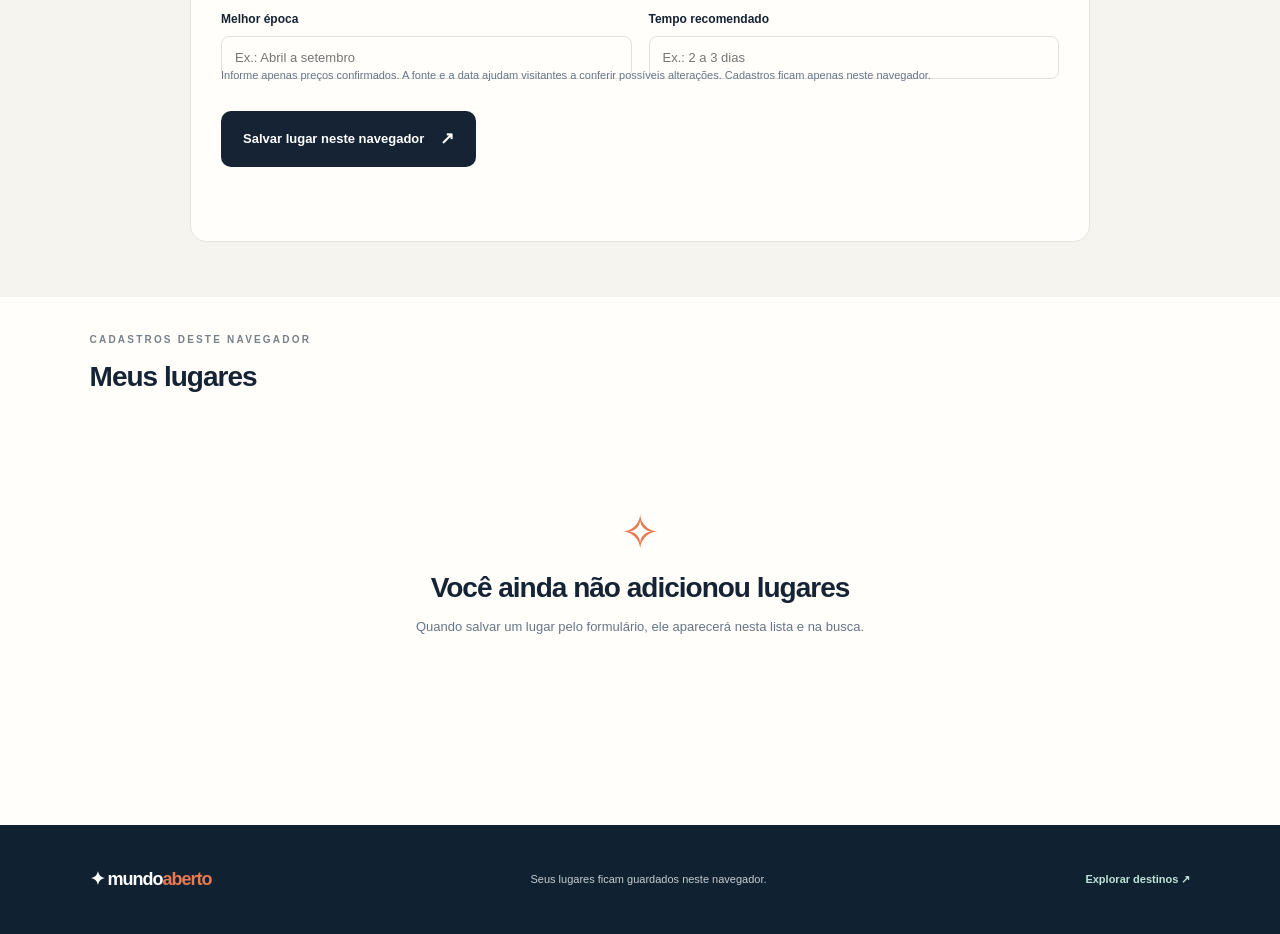
==== commit ef3029b5: "atualizei o site" ====
--- a/mundo-aberto-estatico/adicionar.html
+++ b/mundo-aberto-estatico/adicionar.html
@@ -27,7 +27,7 @@
       <section class="page-banner">
         <p class="eyebrow"><span></span> SEU GUIA, DO SEU JEITO</p>
         <h1>Adicione um lugar novo.</h1>
-        <p>Cadastre um destino para encontrá-lo na busca, nos favoritos e no seu roteiro.</p>
+        <p>Cadastre uma atração turística e informe o preço de entrada na moeda local. O cadastro fica salvo neste navegador.</p>
       </section>
 
       <section class="section add-place-section">
@@ -73,6 +73,27 @@
             <label>Emoji
               <input name="emoji" maxlength="8" placeholder="📍">
             </label>
+            <label>Preço de entrada (opcional)
+              <input name="price" type="number" min="0" step="0.01" placeholder="Ex.: 25.00">
+            </label>
+            <label>Moeda local
+              <select name="currency" required>
+                <option value="USD">USD — Dólar americano</option>
+                <option value="BRL">BRL — Real brasileiro</option>
+                <option value="EUR">EUR — Euro</option>
+                <option value="GBP">GBP — Libra esterlina</option>
+                <option value="JPY">JPY — Iene japonês</option>
+                <option value="CAD">CAD — Dólar canadense</option>
+                <option value="AUD">AUD — Dólar australiano</option>
+                <option value="MXN">MXN — Peso mexicano</option>
+                <option value="CHF">CHF — Franco suíço</option>
+                <option value="ARS">ARS — Peso argentino</option>
+              </select>
+            </label>
+            <label class="wide-field">Fonte oficial do preço (opcional)
+              <input name="priceSource" type="url" maxlength="300" placeholder="https://site-oficial-do-passeio.com">
+            </label>
+            <label><input name="free" type="checkbox" style="width:auto"> Este passeio é gratuito</label>
             <label>Nota de exemplo (0 a 5)
               <input name="rating" type="number" min="0" max="5" step="0.1" value="0">
             </label>
@@ -97,7 +118,7 @@
             </label>
           </div>
 
-          <p class="rating-disclaimer">Notas são pessoais e demonstrativas; não são avaliações verificadas.</p>
+          <p class="rating-disclaimer">Informe apenas preços confirmados. A fonte e a data ajudam visitantes a conferir possíveis alterações. Cadastros ficam apenas neste navegador.</p>
           <button class="btn-dark" type="submit">Salvar lugar neste navegador <span>↗</span></button>
           <p class="form-message" id="place-form-message" role="status" aria-live="polite"></p>
         </form>
--- a/mundo-aberto-estatico/static/css/style.css
+++ b/mundo-aberto-estatico/static/css/style.css
@@ -1403,3 +1403,17 @@
 @media(max-width:720px){.add-place-form{padding:22px 17px}.add-place-fields{grid-template-columns:1fr}.add-place-fields .wide-field{grid-column:auto}}
 
 .add-place-form button:disabled{opacity:.65;cursor:wait}
+
+
+/* Mundo Aberto: preços de passeios e moedas locais */
+.card-price{font-size:12px!important;font-weight:800;color:var(--orange);margin:8px 0 2px!important}
+.price-panel,.price-summary{margin:22px 0;padding:20px 22px;border:1px solid var(--line);border-radius:12px;background:var(--paper)}
+.price-panel{display:grid;gap:7px}
+.price-panel strong,.price-summary strong{font:800 21px/1.3 Manrope,sans-serif;color:var(--ink)}
+.price-panel small,.price-summary small{font-size:11px;color:var(--muted)}
+.price-summary p{font-size:20px;font-weight:800;margin:8px 0;color:var(--orange)}
+#price-max{width:115px;padding:11px;border:1px solid var(--line);background:#fffefa;border-radius:8px;color:var(--ink)}
+#price-currency,#price-sort{padding:11px;border:1px solid var(--line);background:#fffefa;border-radius:8px;color:var(--ink);max-width:100%}
+@media(max-width:720px){.advanced-filter #price-max,.advanced-filter #price-currency,.advanced-filter #price-sort{width:100%}.price-panel,.price-summary{padding:16px}}
+
+.attraction-price-row{display:grid!important;grid-template-columns:42px minmax(0,1fr) auto;align-items:center;gap:12px}.attraction-price-row small{font-size:11px;color:var(--orange);font-weight:700;text-align:right}@media(max-width:560px){.attraction-price-row{grid-template-columns:32px minmax(0,1fr)}.attraction-price-row small{grid-column:2;text-align:left}}
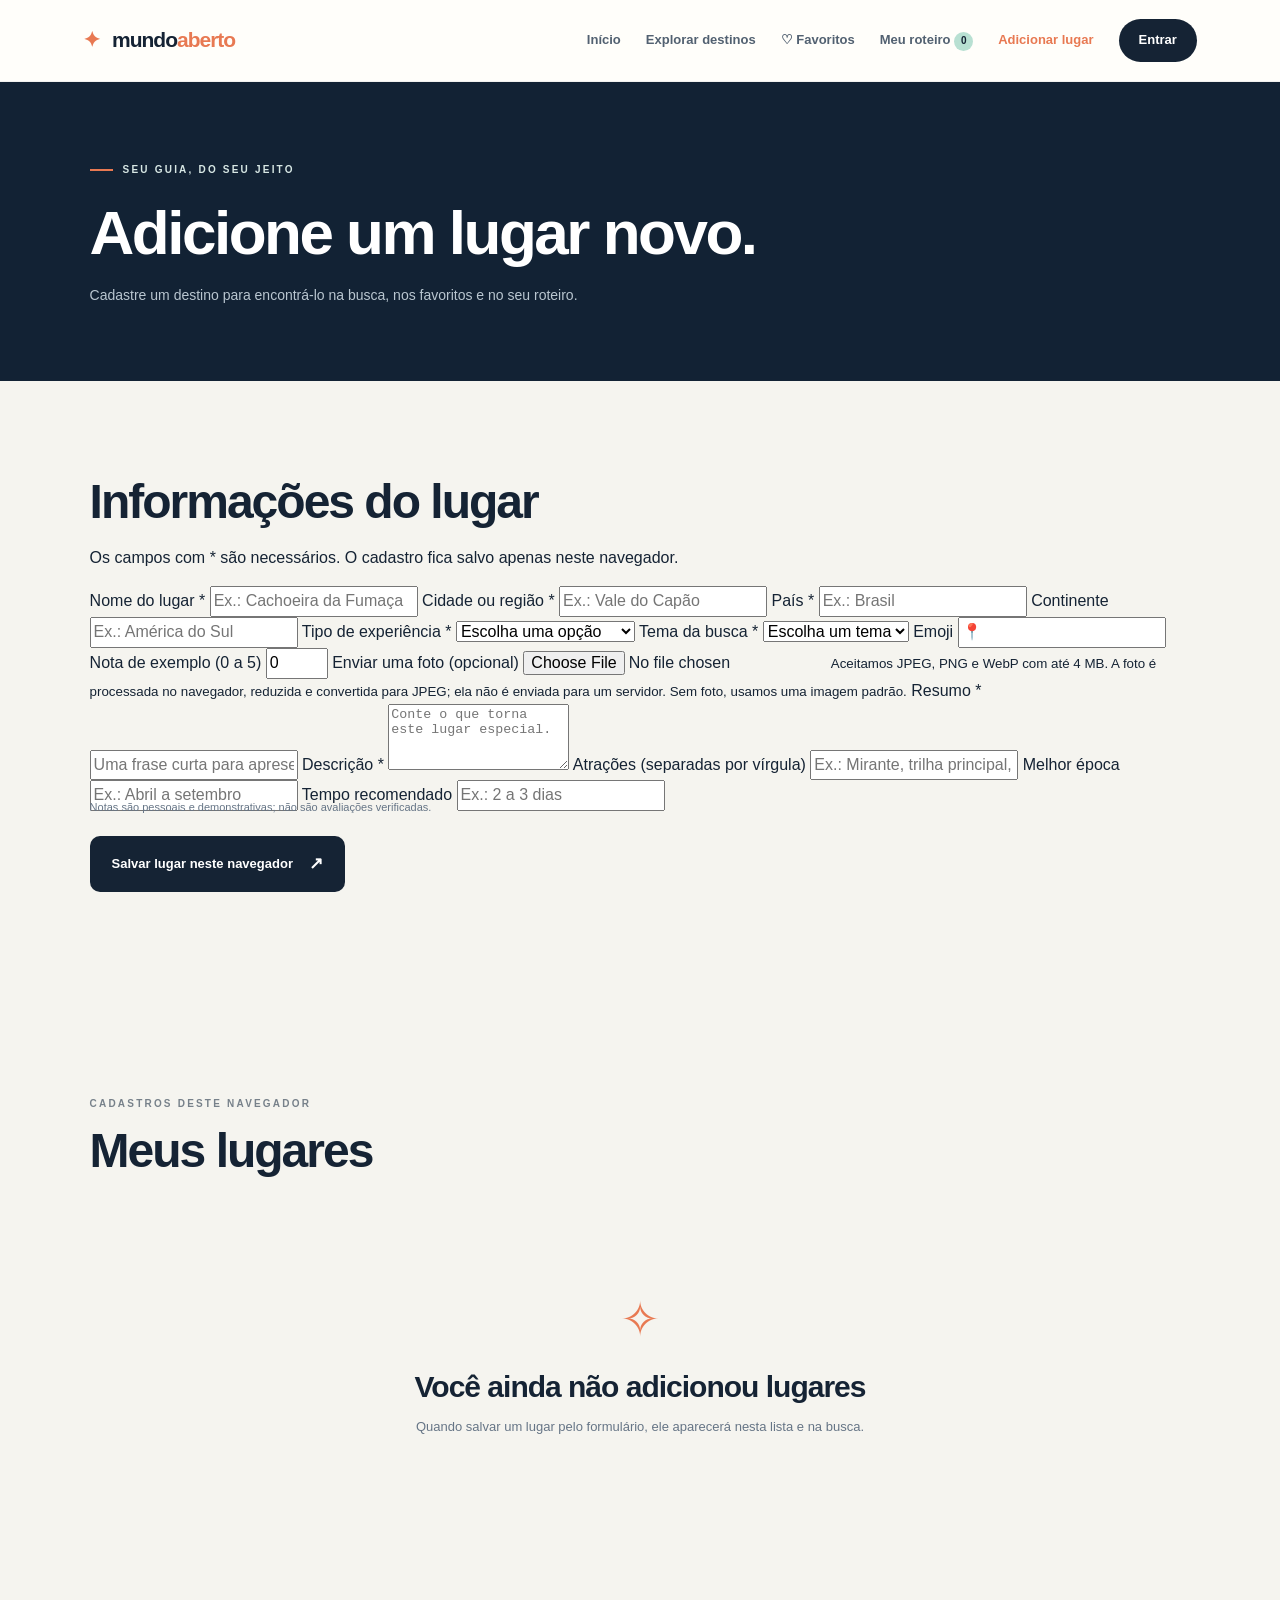
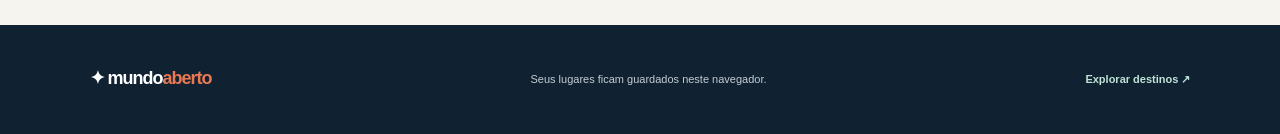
==== commit 84540082: "terminei os pacotes" ====
--- a/mundo-aberto-estatico/adicionar.html
+++ b/mundo-aberto-estatico/adicionar.html
@@ -27,7 +27,7 @@
       <section class="page-banner">
         <p class="eyebrow"><span></span> SEU GUIA, DO SEU JEITO</p>
         <h1>Adicione um lugar novo.</h1>
-        <p>Cadastre uma atração turística e informe o preço de entrada na moeda local. O cadastro fica salvo neste navegador.</p>
+        <p>Cadastre um destino para encontrá-lo na busca, nos favoritos e no seu roteiro.</p>
       </section>
 
       <section class="section add-place-section">
@@ -73,27 +73,6 @@
             <label>Emoji
               <input name="emoji" maxlength="8" placeholder="📍">
             </label>
-            <label>Preço de entrada (opcional)
-              <input name="price" type="number" min="0" step="0.01" placeholder="Ex.: 25.00">
-            </label>
-            <label>Moeda local
-              <select name="currency" required>
-                <option value="USD">USD — Dólar americano</option>
-                <option value="BRL">BRL — Real brasileiro</option>
-                <option value="EUR">EUR — Euro</option>
-                <option value="GBP">GBP — Libra esterlina</option>
-                <option value="JPY">JPY — Iene japonês</option>
-                <option value="CAD">CAD — Dólar canadense</option>
-                <option value="AUD">AUD — Dólar australiano</option>
-                <option value="MXN">MXN — Peso mexicano</option>
-                <option value="CHF">CHF — Franco suíço</option>
-                <option value="ARS">ARS — Peso argentino</option>
-              </select>
-            </label>
-            <label class="wide-field">Fonte oficial do preço (opcional)
-              <input name="priceSource" type="url" maxlength="300" placeholder="https://site-oficial-do-passeio.com">
-            </label>
-            <label><input name="free" type="checkbox" style="width:auto"> Este passeio é gratuito</label>
             <label>Nota de exemplo (0 a 5)
               <input name="rating" type="number" min="0" max="5" step="0.1" value="0">
             </label>
@@ -118,7 +97,7 @@
             </label>
           </div>
 
-          <p class="rating-disclaimer">Informe apenas preços confirmados. A fonte e a data ajudam visitantes a conferir possíveis alterações. Cadastros ficam apenas neste navegador.</p>
+          <p class="rating-disclaimer">Notas são pessoais e demonstrativas; não são avaliações verificadas.</p>
           <button class="btn-dark" type="submit">Salvar lugar neste navegador <span>↗</span></button>
           <p class="form-message" id="place-form-message" role="status" aria-live="polite"></p>
         </form>
--- a/mundo-aberto-estatico/static/css/style.css
+++ b/mundo-aberto-estatico/static/css/style.css
@@ -590,7 +590,7 @@
   max-width:800px;
   letter-spacing:-2.5px
 }
-.page-banner>p:last-child{
+.page-banner>p:last-child,.page-banner>.page-banner-description{
   max-width:570px;
   color:#b9c6d0;
   font-size:14px;
@@ -1385,26 +1385,6 @@
   margin:0 12px
 }
 
-/* Formulário e lista pessoal da página para adicionar destinos. */
-.add-place-section{padding-top:55px;padding-bottom:55px}
-.add-place-form{max-width:900px;margin:0 auto;padding:30px;background:var(--paper);border:1px solid var(--line);border-radius:16px}
-.add-place-intro h2,.my-places-section h2{font:800 28px/1.2 Manrope,sans-serif;letter-spacing:-1px;margin:0 0 8px}
-.add-place-intro p{font-size:13px;color:var(--muted);margin:0 0 25px}
-.add-place-fields{display:grid;grid-template-columns:repeat(2,minmax(0,1fr));gap:17px}
-.add-place-fields label{display:grid;gap:7px;font-size:12px;font-weight:700}
-.add-place-fields input,.add-place-fields select,.add-place-fields textarea{width:100%;padding:13px;border:1px solid #dfe2df;border-radius:8px;background:#fffefa;color:var(--ink);font:400 13px 'DM Sans',sans-serif}
-.add-place-fields textarea{resize:vertical}
-.add-place-fields small{font-size:10px;color:var(--muted);font-weight:400}
-.add-place-fields .wide-field{grid-column:1/-1}
-.add-place-form>.btn-dark{margin-top:7px}
-.form-message{min-height:20px;font-size:12px;color:#397760}
-.my-places-section{padding-top:35px;background:var(--paper)}
-.my-places-section .section-heading{margin-bottom:25px}
-@media(max-width:720px){.add-place-form{padding:22px 17px}.add-place-fields{grid-template-columns:1fr}.add-place-fields .wide-field{grid-column:auto}}
-
-.add-place-form button:disabled{opacity:.65;cursor:wait}
-
-
 /* Mundo Aberto: preços de passeios e moedas locais */
 .card-price{font-size:12px!important;font-weight:800;color:var(--orange);margin:8px 0 2px!important}
 .price-panel,.price-summary{margin:22px 0;padding:20px 22px;border:1px solid var(--line);border-radius:12px;background:var(--paper)}
@@ -1417,3 +1397,200 @@
 @media(max-width:720px){.advanced-filter #price-max,.advanced-filter #price-currency,.advanced-filter #price-sort{width:100%}.price-panel,.price-summary{padding:16px}}
 
 .attraction-price-row{display:grid!important;grid-template-columns:42px minmax(0,1fr) auto;align-items:center;gap:12px}.attraction-price-row small{font-size:11px;color:var(--orange);font-weight:700;text-align:right}@media(max-width:560px){.attraction-price-row{grid-template-columns:32px minmax(0,1fr)}.attraction-price-row small{grid-column:2;text-align:left}}
+
+/* Versão pública — navegação, roteiro e mapa interativo */
+[hidden] { display: none !important; }
+button:focus-visible, a:focus-visible, input:focus-visible, select:focus-visible {
+  outline: 3px solid var(--orange);
+  outline-offset: 3px;
+}
+.navbar nav a[aria-current="page"] { color:var(--orange); }
+.navbar nav {gap:clamp(10px, 2.1vw, 25px)}
+.navbar nav>a {white-space:nowrap;}
+.destination-map {margin-top:34px}
+.destination-map .section-heading {margin-bottom:16px}
+.destination-map h3 {margin:0 0 12px}
+.destination-map iframe {width:100%;height:340px;border:1px solid var(--line);border-radius:14px;background:#e8f0eb}
+.destination-map p,.map-notice {font-size:12px;color:var(--muted);margin:12px 0}
+.destination-map .text-link {display:inline-block;margin-top:5px}
+.map-promo {display:flex;align-items:center;justify-content:space-between;gap:30px;background:#d6e9e3}
+.map-promo h2 {margin:0 0 10px}
+.map-promo p:last-child {color:#50656a;margin:0}
+.map-promo .btn-dark {flex-shrink:0}
+.map-shell {display:grid;grid-template-columns:300px minmax(0, 1fr);gap:22px;max-width:1240px;margin:0 auto}
+.map-sidebar,.map-main {background:var(--paper);border:1px solid var(--line);border-radius:18px;padding:22px}
+.map-sidebar h2 {font:800 23px/1.2 Manrope,sans-serif;letter-spacing:-.5px;margin:0 0 8px}
+.map-sidebar>p {font-size:12px;color:var(--muted);margin:0 0 18px}
+.map-list {max-height:590px;overflow:auto;display:grid;gap:7px}
+.map-location {display:flex;align-items:center;gap:12px;text-align:left;width:100%;border:1px solid transparent;border-radius:10px;background:transparent;padding:12px;color:var(--ink)}
+.map-location>span:first-child {font-size:22px}
+.map-location>span:nth-child(2) {flex:1;display:grid;gap:2px}
+.map-location strong {font-size:12px}
+.map-location small {font-size:10px;color:var(--muted)}
+.map-location:hover,.map-location.is-active {border-color:#c7d9d3;background:#eff8f4}
+.map-head h2 {font:800 25px/1.2 Manrope,sans-serif;margin:0 0 14px}
+.map-head .eyebrow {margin:0 0 8px}
+#explore-map {width:100%;height:550px;border:1px solid var(--line);border-radius:10px;background:#e2e9e6}
+.map-links {display:flex;gap:14px;flex-wrap:wrap;margin-top:18px}
+.map-links a {display:inline-flex;align-items:center;justify-content:center}
+.itinerary-day {margin-bottom:32px}
+.itinerary-day-heading {display:flex;align-items:center;justify-content:space-between;border-bottom:2px solid #bfded3;margin-bottom:15px;padding-bottom:12px}
+.itinerary-day-heading h2 {font:800 26px Manrope,sans-serif;margin:0}
+.itinerary-day-heading span {color:var(--muted);font-size:12px}
+.itinerary-item-extended {align-items:flex-start;flex-wrap:nowrap}
+.itinerary-item-extended>.itinerary-content {flex:1;min-width:0}
+.itinerary-content h3 {font:800 23px Manrope,sans-serif;margin:5px 0}
+.itinerary-content>p {margin:3px 0 12px}
+.itinerary-fields {display:flex;gap:12px;align-items:flex-end;flex-wrap:wrap;margin-top:12px}
+.itinerary-fields label {display:grid;gap:5px;color:var(--muted);font-size:11px;font-weight:700}
+.itinerary-fields input,.itinerary-fields select {border:1px solid var(--line);border-radius:8px;background:#fff;padding:8px 10px;color:var(--ink);font-size:12px;min-height:39px}
+.itinerary-fields .plan-note {flex:1;min-width:185px}
+.itinerary-fields .plan-note input {width:100%}
+.itinerary-actions {display:flex;flex-wrap:wrap;align-items:center;gap:7px;margin-top:13px}
+.small-outline {border:1px solid #cad4d3;background:#fffefa;border-radius:8px;padding:7px 10px;color:var(--ink);font:600 11px 'DM Sans',sans-serif;white-space:nowrap}
+.small-outline:hover {background:#eef7f2}
+.small-outline:disabled {opacity:.42;cursor:not-allowed}
+.itinerary-actions .remove-btn {margin-left:auto}
+.itinerary-export {margin:20px 0 30px}
+.itinerary-export button:disabled {opacity:.42;cursor:not-allowed}
+.budget-section {background:#e4eee9}
+.budget-intro {max-width:750px;margin-bottom:27px}
+.budget-intro h2 {font:800 clamp(29px,4vw,42px)/1.2 Manrope,sans-serif;margin:0 0 10px}
+.budget-intro>p:last-child {font-size:14px;color:#52636b}
+.budget-layout {display:grid;grid-template-columns:1.25fr .75fr;gap:24px;align-items:start}
+.budget-form {display:grid;grid-template-columns:repeat(2,minmax(0,1fr));gap:16px;background:var(--paper);border-radius:16px;padding:25px}
+.budget-form label {font-size:12px;font-weight:700;color:var(--ink);display:grid;gap:7px}
+.budget-form input,.budget-form select {background:#fff;border:1px solid #d4dbd6;border-radius:9px;padding:12px;width:100%;font-size:14px;color:var(--ink);min-width:0}
+.budget-footnote {grid-column:1/-1;color:var(--muted);font-size:11px;margin:4px 0 0}
+.budget-result {border-radius:16px;padding:29px;background:var(--navy);color:#fff;display:grid;gap:8px;position:sticky;top:100px}
+.budget-result>span {font-size:13px;color:#c9dcda}
+.budget-result>strong {font:800 clamp(24px,3.3vw,36px)/1.25 Manrope,sans-serif;color:#bfe4d6;overflow-wrap:anywhere}
+.budget-result>small {color:#b5c2c5;font-size:11px}
+.budget-breakdown {display:grid;grid-template-columns:1fr auto;gap:10px 15px;border-top:1px solid #425666;margin-top:12px;padding-top:18px}
+.budget-breakdown span {font-size:12px;color:#e3e9e9}
+.budget-breakdown b {font-size:12px;text-align:right}
+
+/* Simulação de transporte */
+.page-banner-link {
+  display: inline-block;
+  margin-top: 18px;
+  font-size: 14px;
+  font-weight: 700;
+  color: var(--teal);
+  text-decoration: underline;
+  text-underline-offset: 4px;
+}
+.detail-aside > .full-width + .full-width { margin-top: 9px; }
+.transport-section, .budget-section { scroll-margin-top: 75px; }
+.transport-section { background: #eef3ef; }
+.transport-layout {
+  display: grid;
+  grid-template-columns: minmax(0, 1.12fr) minmax(0, 1fr);
+  gap: 24px;
+  align-items: start;
+}
+.transport-form { border: 1px solid var(--line); }
+.transport-wide { grid-column: 1 / -1; }
+.transport-form button:disabled { opacity: .55; cursor: not-allowed; }
+.transport-ticket {
+  min-width: 0;
+  padding: 28px;
+  border-radius: 16px;
+  background: var(--navy);
+  color: #fff;
+  overflow-wrap: anywhere;
+}
+.transport-ticket h3 {
+  margin: 0;
+  font: 800 clamp(21px, 3vw, 28px)/1.2 Manrope, sans-serif;
+}
+#transport-empty p { margin: 8px 0 0; color: #c9d9dc; font-size: 14px; }
+.transport-route { display: grid; gap: 9px; margin: 19px 0 15px; }
+.transport-route > div {
+  display: grid;
+  grid-template-columns: 62px minmax(0, 1fr);
+  gap: 10px;
+  align-items: baseline;
+}
+.transport-route dt { color: var(--teal); font-size: 12px; font-weight: 700; }
+.transport-route dd { margin: 0; font-size: 14px; font-weight: 700; }
+.transport-steps { margin: 0 0 18px; padding-left: 21px; color: #e3eded; font-size: 13px; }
+.transport-steps li + li { margin-top: 6px; }
+.transport-price {
+  display: grid;
+  gap: 4px;
+  border-top: 1px dashed #758a91;
+  padding-top: 16px;
+}
+.transport-price span, .transport-price small { color: #d6e6e8; font-size: 13px; }
+.transport-price strong { font: 800 clamp(27px, 4vw, 37px)/1.2 Manrope, sans-serif; color: var(--teal); }
+.transport-message { color: #d0dfe2; font-size: 12px; margin: 12px 0 0; }
+.transport-actions { display: flex; flex-wrap: wrap; align-items: center; gap: 12px 17px; margin-top: 18px; }
+.transport-actions .btn-outline { background: var(--paper); border-color: var(--paper); color: var(--ink); }
+.transport-actions .btn-outline:disabled { opacity: .55; cursor: not-allowed; }
+.transport-ticket a { color: var(--teal); font-weight: 700; text-decoration: underline; text-underline-offset: 3px; }
+.transport-actions a { font-size: 13px; }
+
+/* Busca por pacotes e informações incluídas na viagem */
+.budget-search-field { flex: 0 0 210px; }
+.budget-search-field input { width: 100%; max-width: 175px; border: 0; border-bottom: 1px solid #d8ded9; background: transparent; padding: 7px 0; color: var(--ink); font-size: 14px; }
+.budget-search-field .busca-texto { display: grid; gap: 4px; }
+.package-section { padding-top: 52px; }
+.package-grid { display: grid; grid-template-columns: repeat(3,minmax(0,1fr)); gap: 22px; }
+.package-card { overflow: hidden; border: 1px solid var(--line); border-radius: 15px; background: #fffefa; box-shadow: 0 8px 25px #142b1a0a; }
+.package-card>img { display: block; width: 100%; height: 210px; object-fit: cover; }
+.package-card-body { display: grid; gap: 10px; padding: 20px; }
+.package-duration,.package-disclaimer { color: var(--muted); font-size: 11px; }
+.package-card h3 { margin: 0; font: 800 22px/1.2 Manrope,sans-serif; }
+.package-card-body>p { min-height: 36px; margin: 0; color: var(--muted); font-size: 13px; }
+.package-card-body>strong { color: var(--orange); font: 800 23px Manrope,sans-serif; }
+.package-card-body>strong small { color: var(--muted); font: 500 12px 'DM Sans',sans-serif; }
+.package-highlights { display: grid; gap: 6px; margin: 2px 0 0; padding: 0; list-style: none; }
+.package-highlights li { color: #49665c; font-size: 11px; line-height: 1.4; }
+.package-highlights li::before { content: '✓'; color: #3b9272; font-weight: 800; margin-right: 7px; }
+.package-card .btn-dark { display: inline-flex; justify-content: center; margin-top: 5px; }
+.package-detail-layout { align-items: start; }
+.package-inclusions { display: grid; grid-template-columns: repeat(2,minmax(0,1fr)); gap: 15px; margin-top: 25px; }
+.package-inclusion { border: 1px solid var(--line); border-radius: 12px; padding: 18px; background: #fffefa; }
+.package-inclusion h3 { margin: 0 0 11px; font: 750 16px Manrope,sans-serif; }
+.package-inclusion ul { margin: 0; padding-left: 19px; color: #5d6c71; font-size: 13px; line-height: 1.65; }
+.package-inclusion li+li { margin-top: 6px; }
+.package-person { font: 500 12px 'DM Sans',sans-serif; color: var(--muted); }
+.package-empty { padding: 30px; border-radius: 12px; background: #fffefa; color: var(--muted); }
+@media(max-width:850px) { .package-grid { grid-template-columns: repeat(2,minmax(0,1fr)); } }
+@media(max-width:600px) { .budget-search-field { flex-basis: 100%; } .package-grid,.package-inclusions { grid-template-columns: 1fr; } }
+
+@media (max-width: 1000px) {
+  .navbar nav {font-size:12px;gap:13px}
+  .map-shell {grid-template-columns:250px minmax(0,1fr)}
+}
+@media (max-width: 720px) {
+  .navbar nav>a {white-space:normal}
+  .map-promo {display:block}
+  .map-promo .btn-dark {display:inline-flex;margin-top:20px}
+  .map-shell,.budget-layout,.transport-layout {grid-template-columns:minmax(0,1fr)}
+  .map-sidebar,.map-main {padding:16px}
+  .map-list {max-height:230px;grid-template-columns:repeat(2,minmax(0,1fr))}
+  .map-location {padding:10px 7px;gap:6px}
+  .map-location>span:first-child {font-size:17px}
+  .map-location strong {font-size:11px}
+  #explore-map {height:350px}
+  .itinerary-item-extended {flex-wrap:wrap}
+  .itinerary-item-extended>img {width:85px;height:85px}
+  .itinerary-item-extended>.itinerary-content {min-width:calc(100% - 105px)}
+  .itinerary-fields {margin-left:-97px;padding-top:10px}
+  .itinerary-actions {margin-left:-97px}
+  .itinerary-actions .remove-btn {margin-left:0}
+  .budget-form {padding:17px;gap:12px}
+  .budget-result {position:static}
+  .transport-ticket {padding:20px}
+}
+@media (max-width: 385px) {
+  .budget-form {grid-template-columns:1fr}
+  .itinerary-fields .plan-note {min-width:160px}
+  .map-list {grid-template-columns:1fr}
+}
+@media print {
+  .navbar,.footer,.btn-topo,.itinerary-export,.itinerary-actions,.transport-section,.budget-section {display:none!important}
+  .itinerary-fields input,.itinerary-fields select {border:none}
+}
